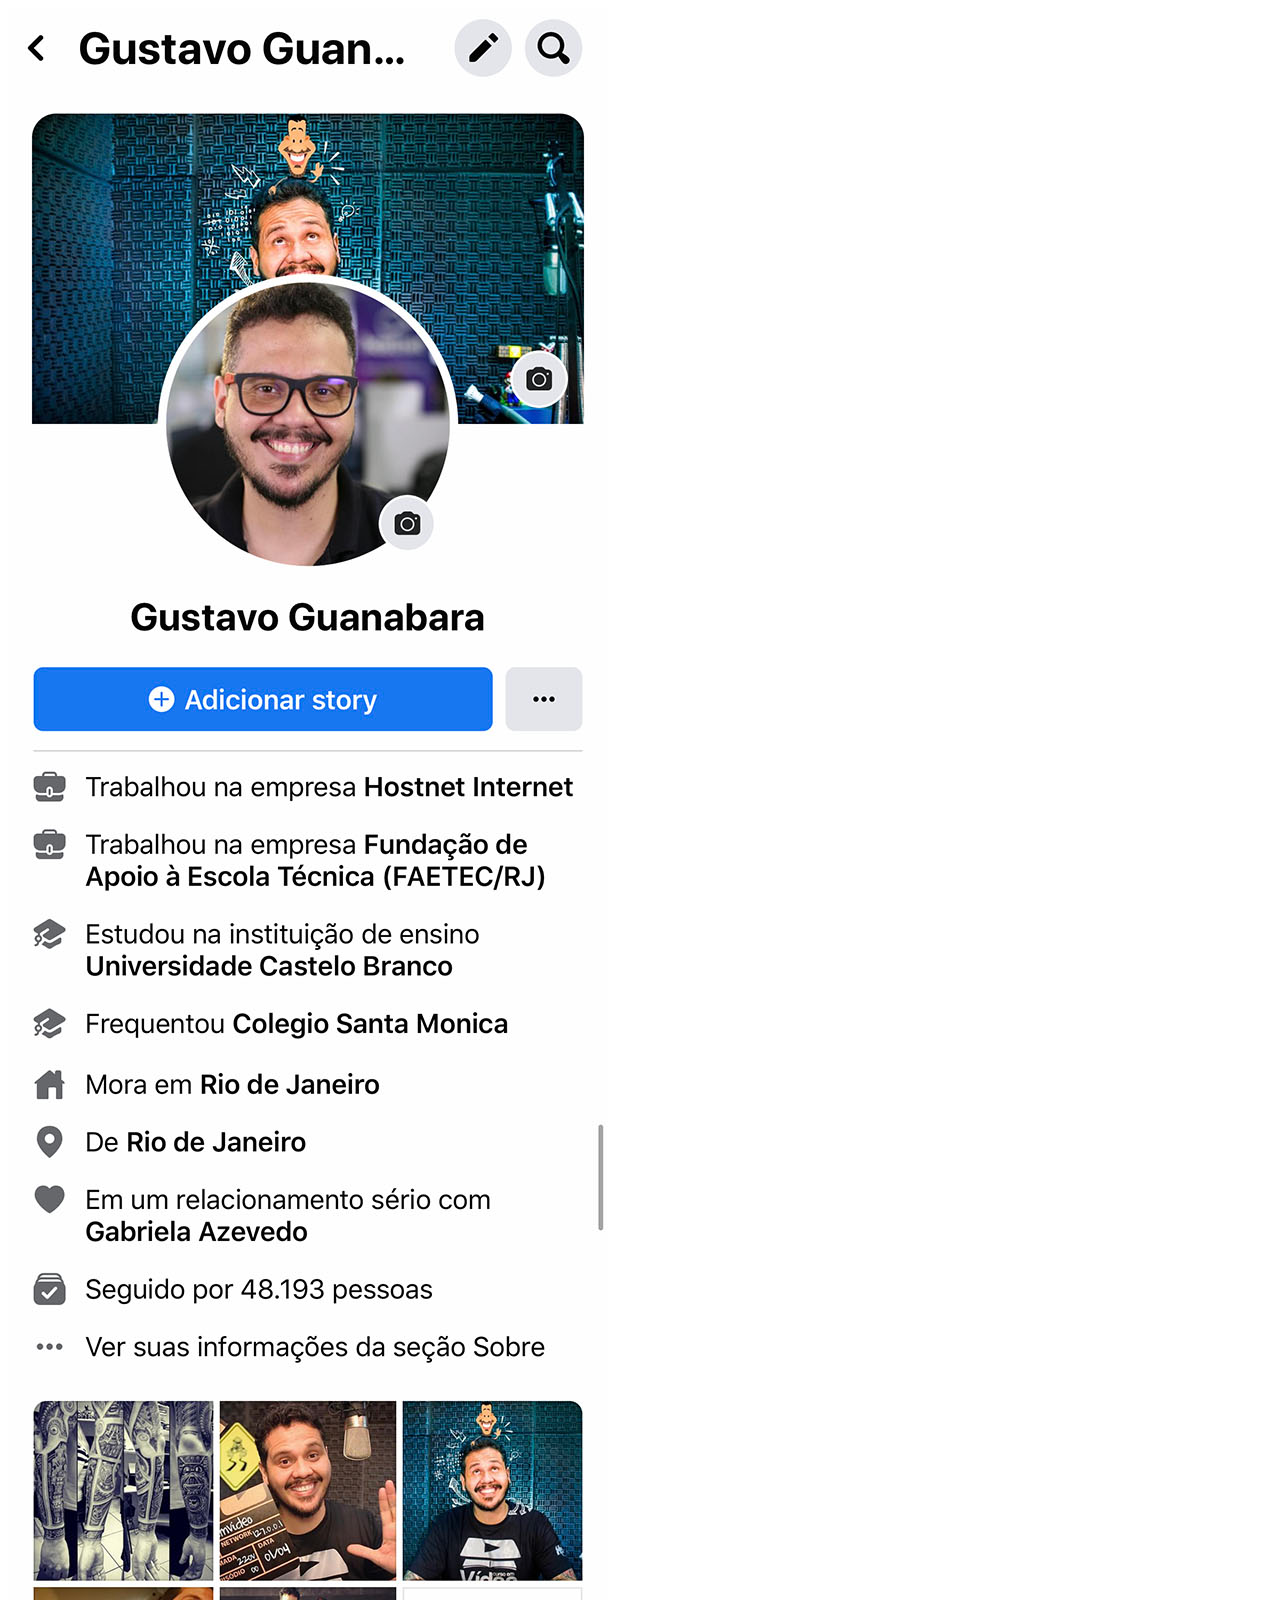
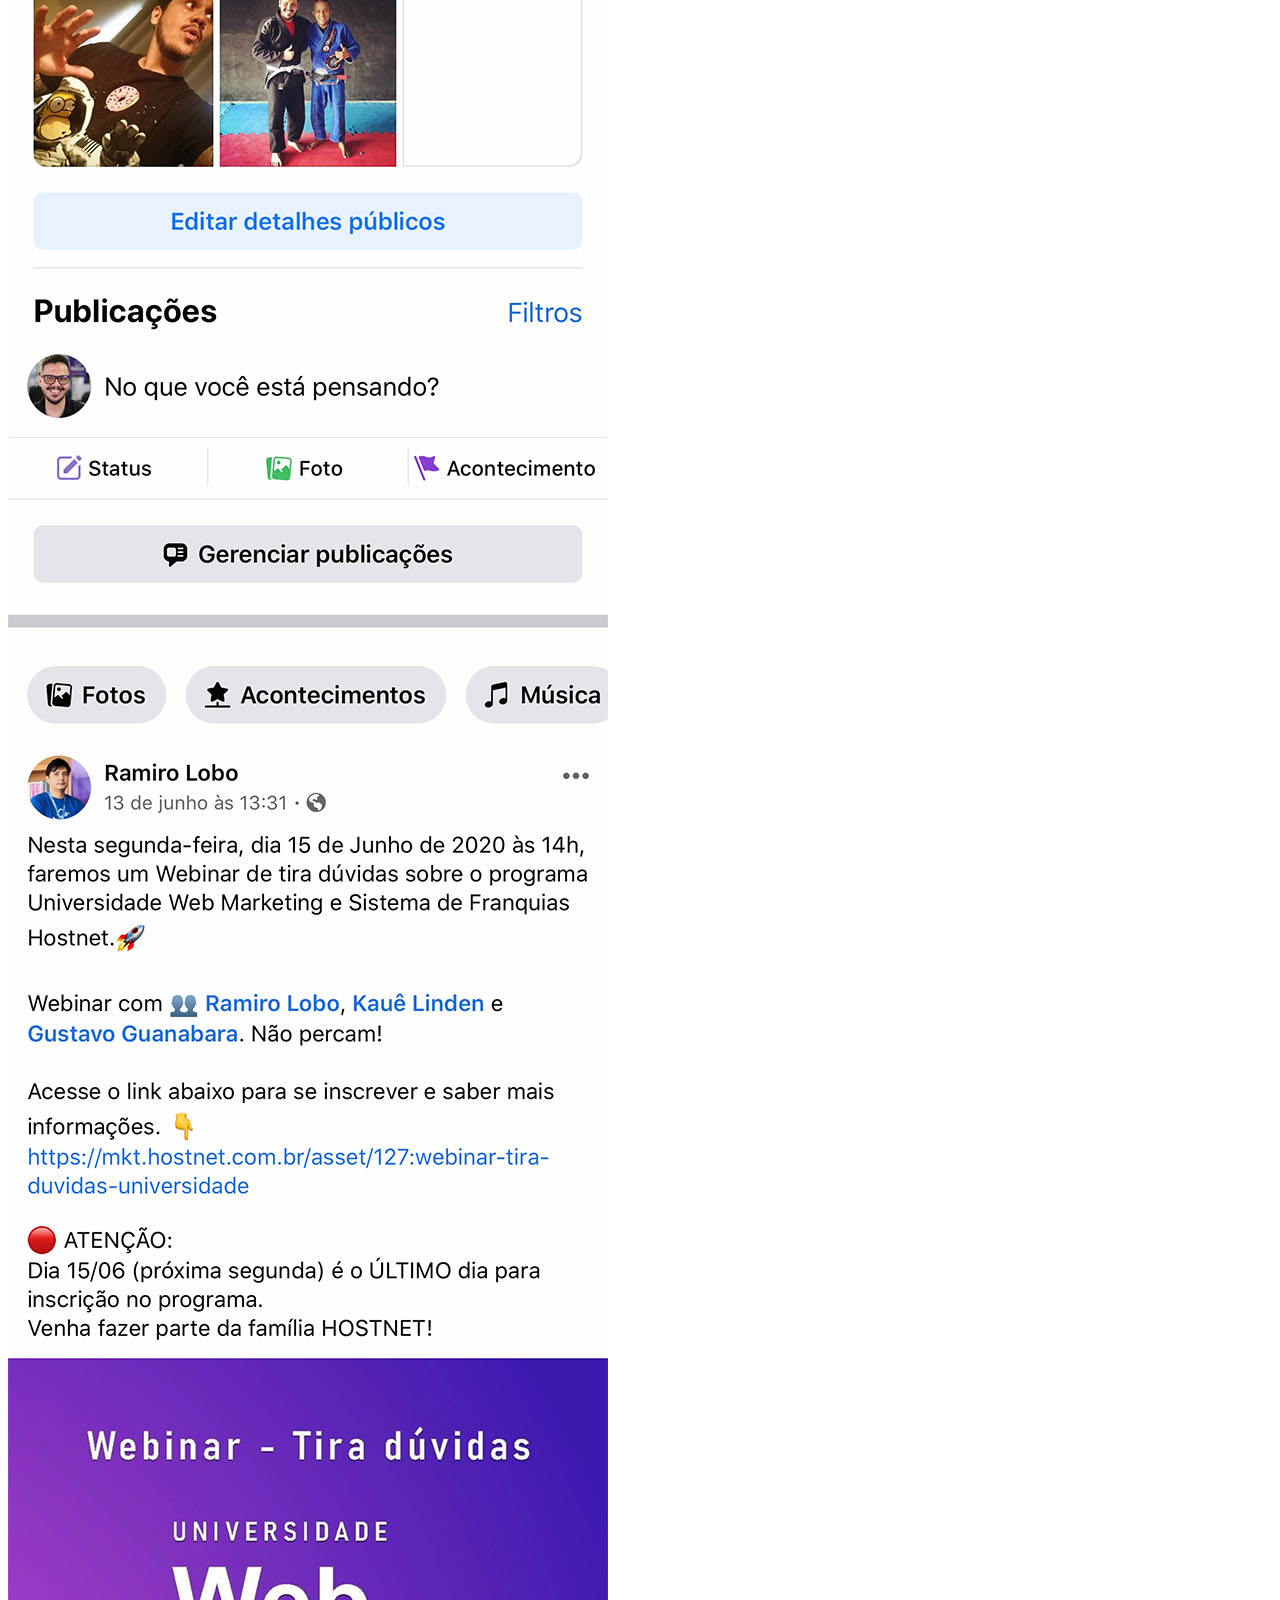
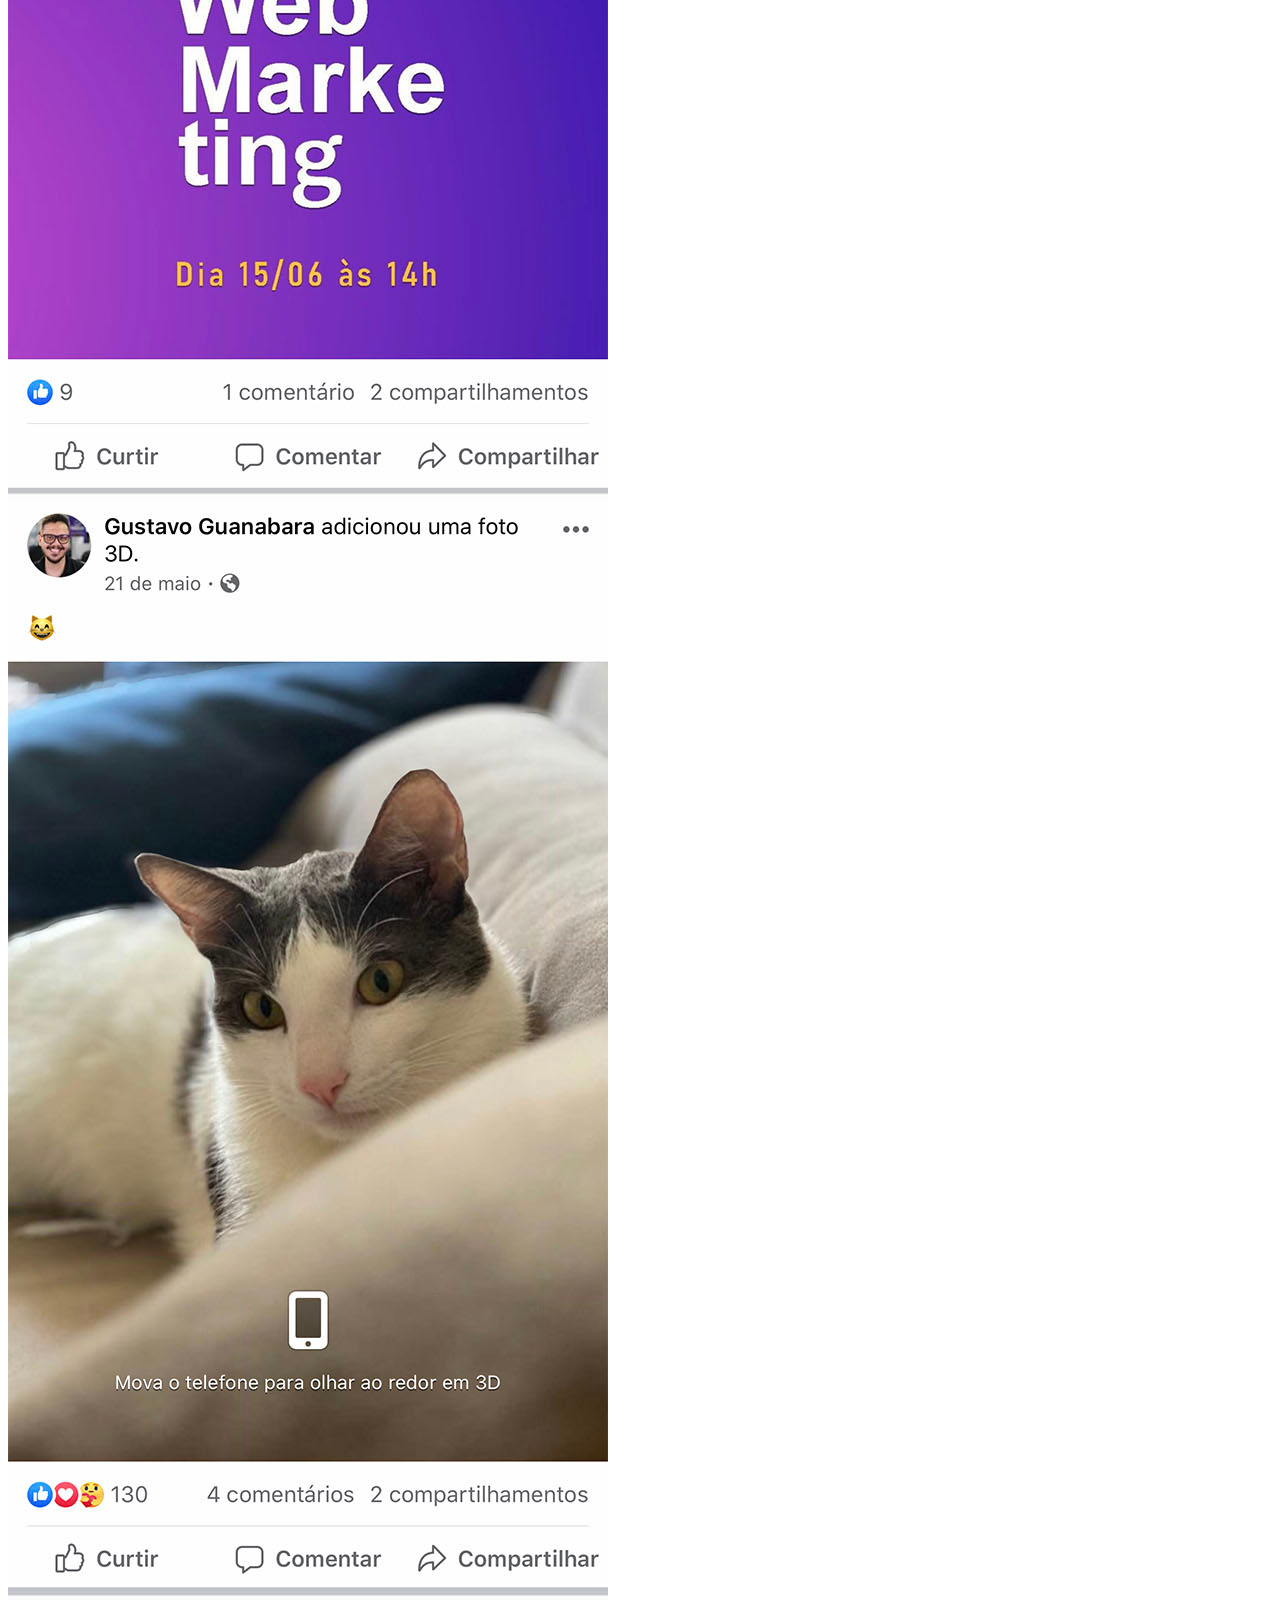
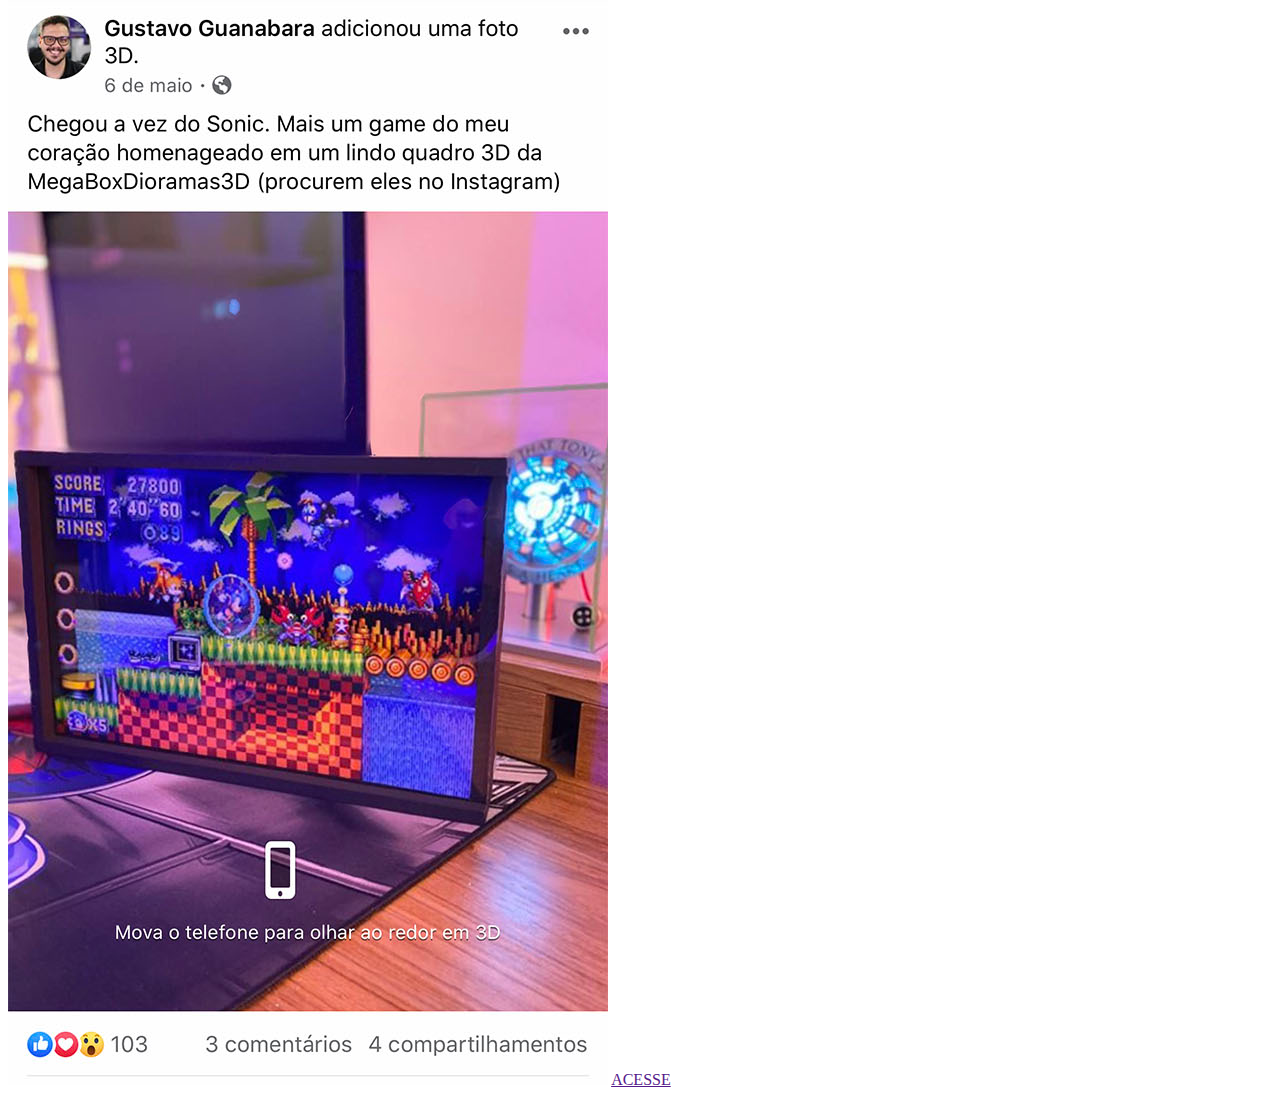
==== facebook.html @ 7c3abfb4 "finalização do projeto social" ====
<!DOCTYPE html>
<html lang="pt-BR">
<head>
    <meta charset="UTF-8">
    <meta name="viewport" content="width=device-width, initial-scale=1.0">
    <title>Facebook</title>
    <link rel="stylesheet" src="estilos/social.css">
</head>
<body>
    <img src="imagens/tela-facebook.jpg" alt="Facebook">
    <a href="" target="_blank">ACESSE</a>
</body>
</html>
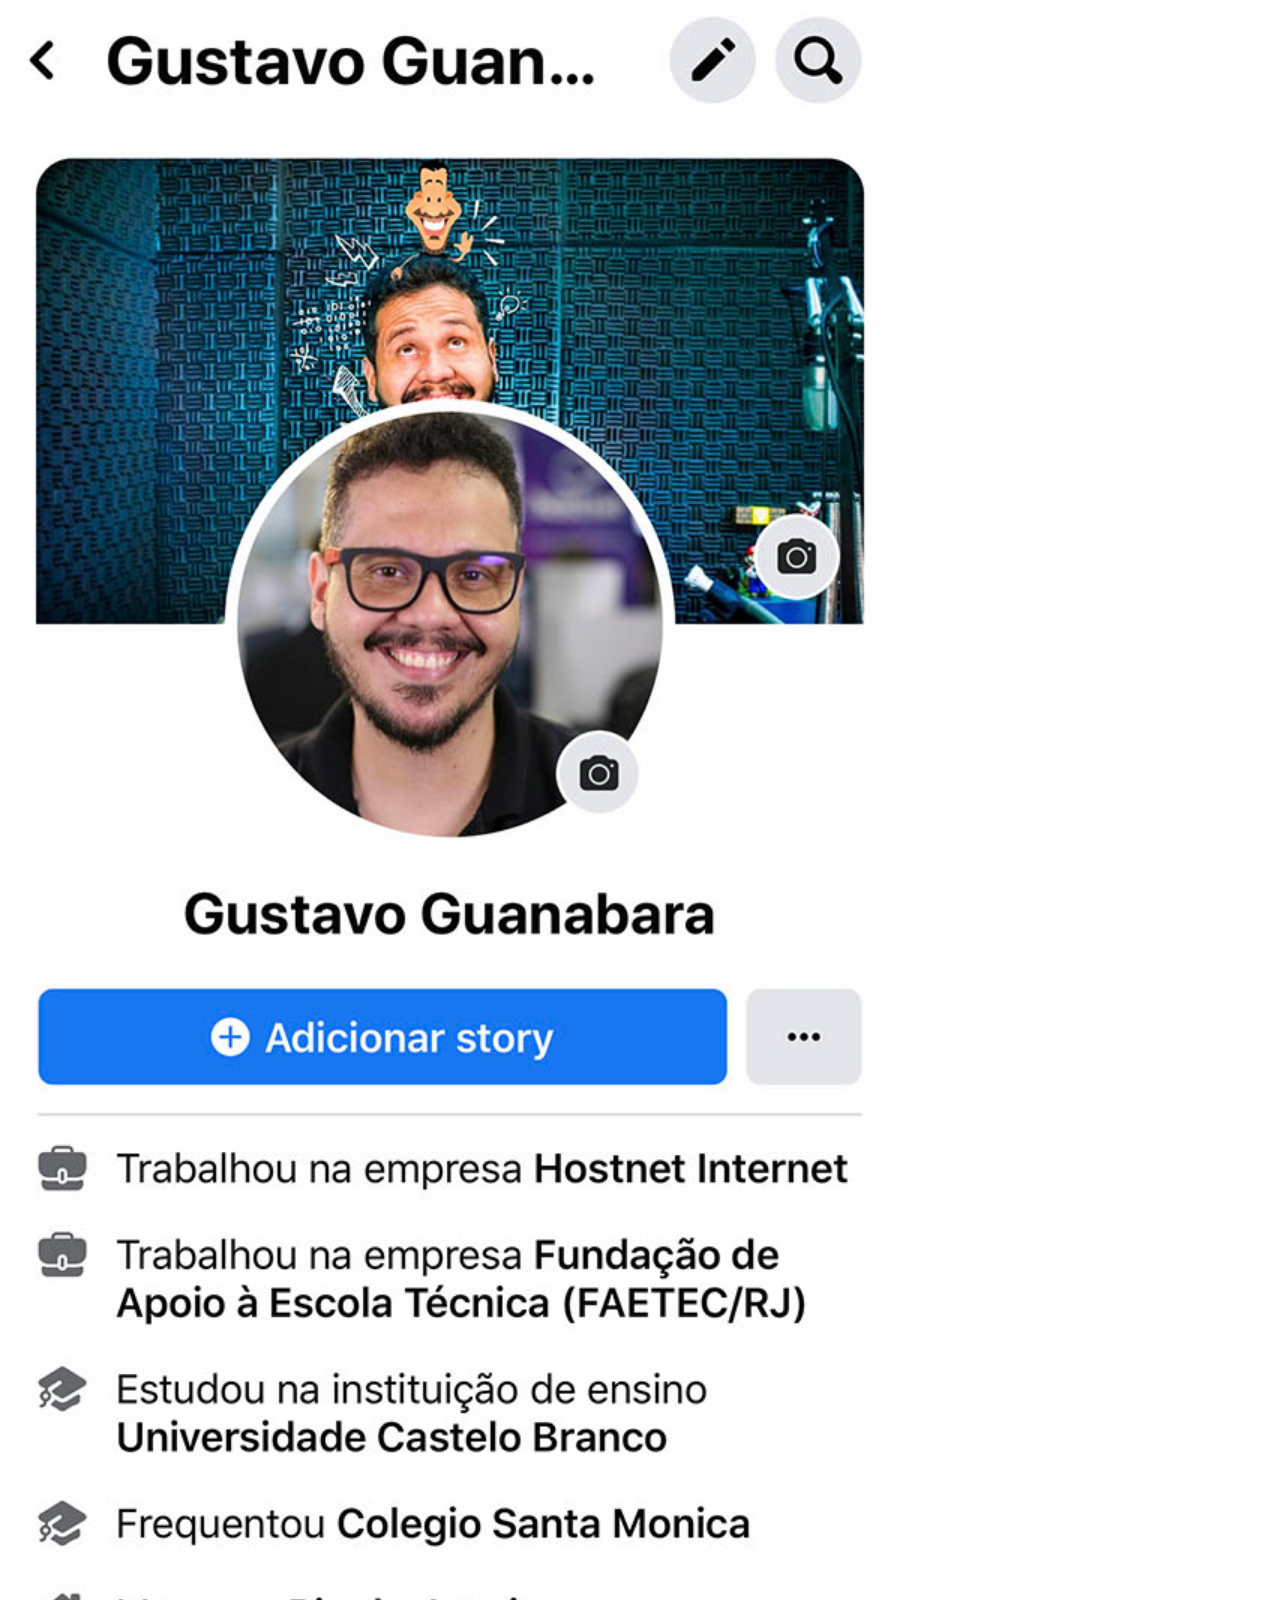
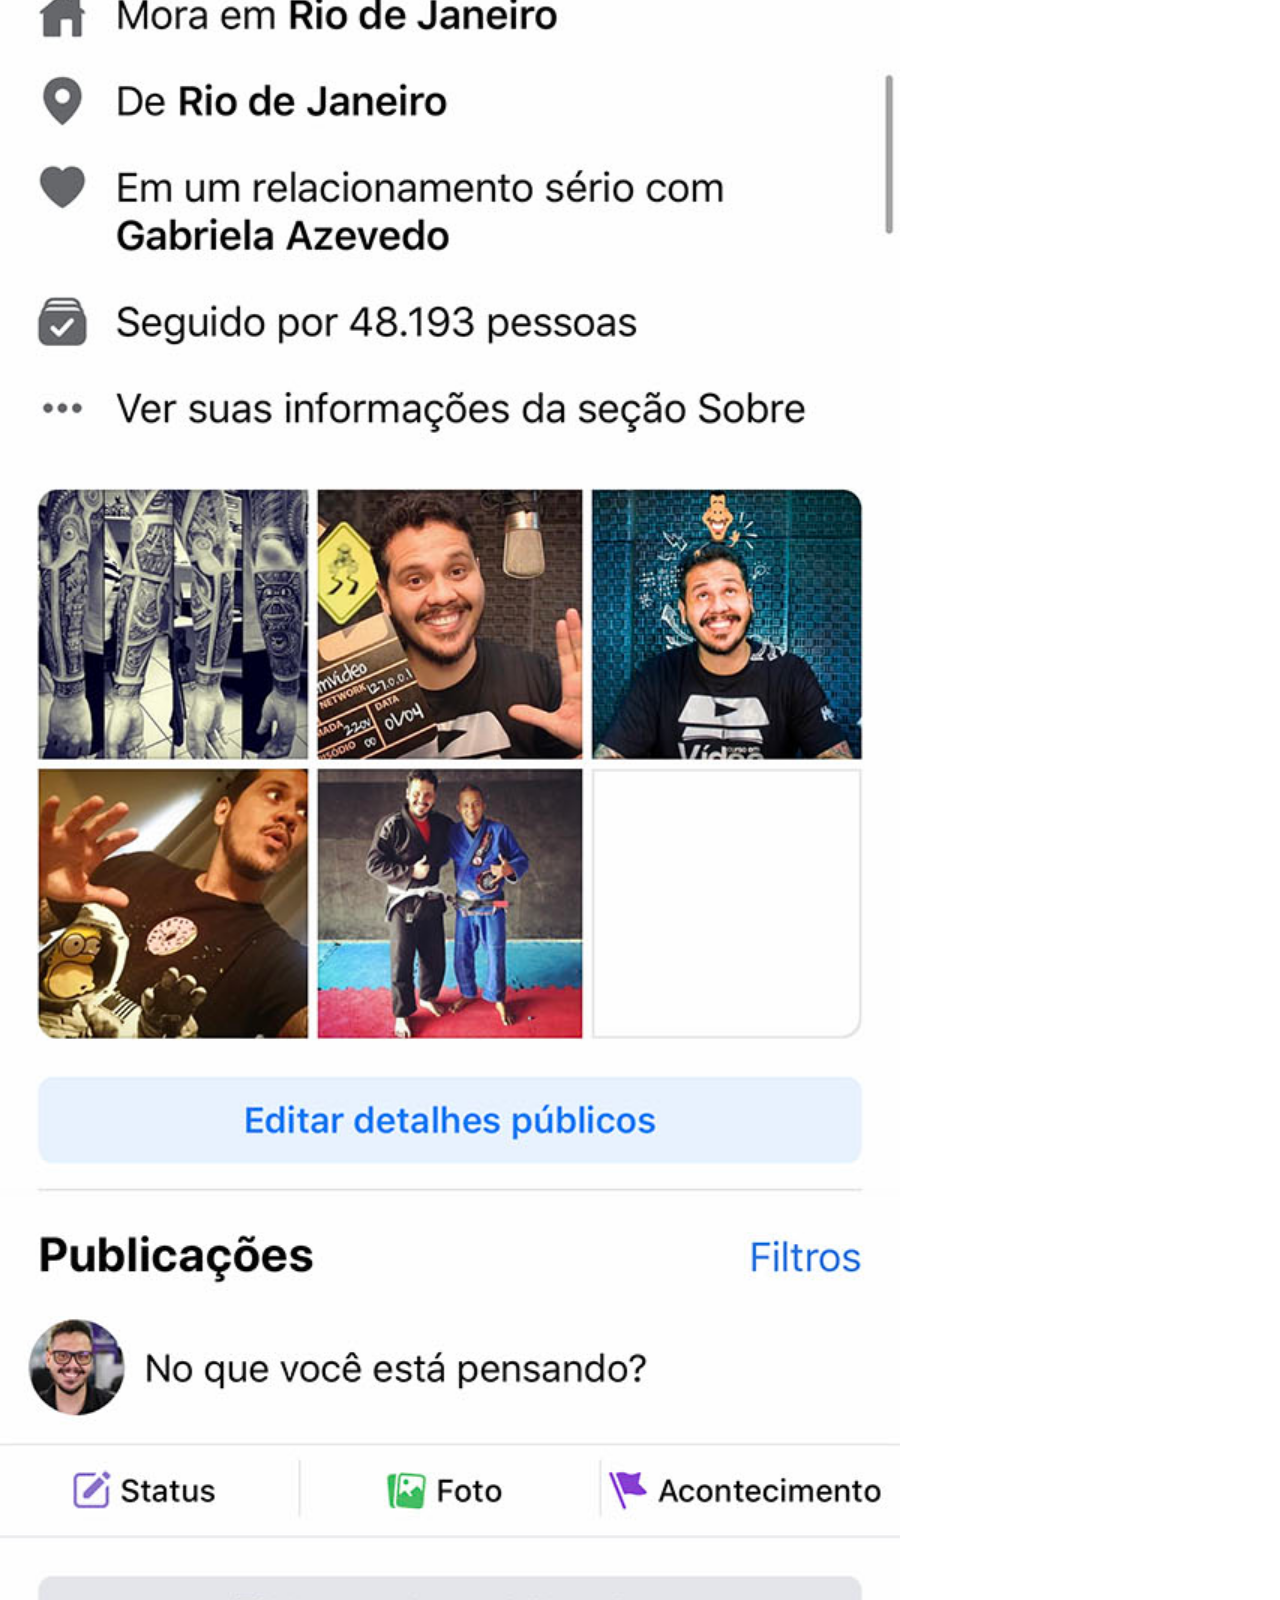
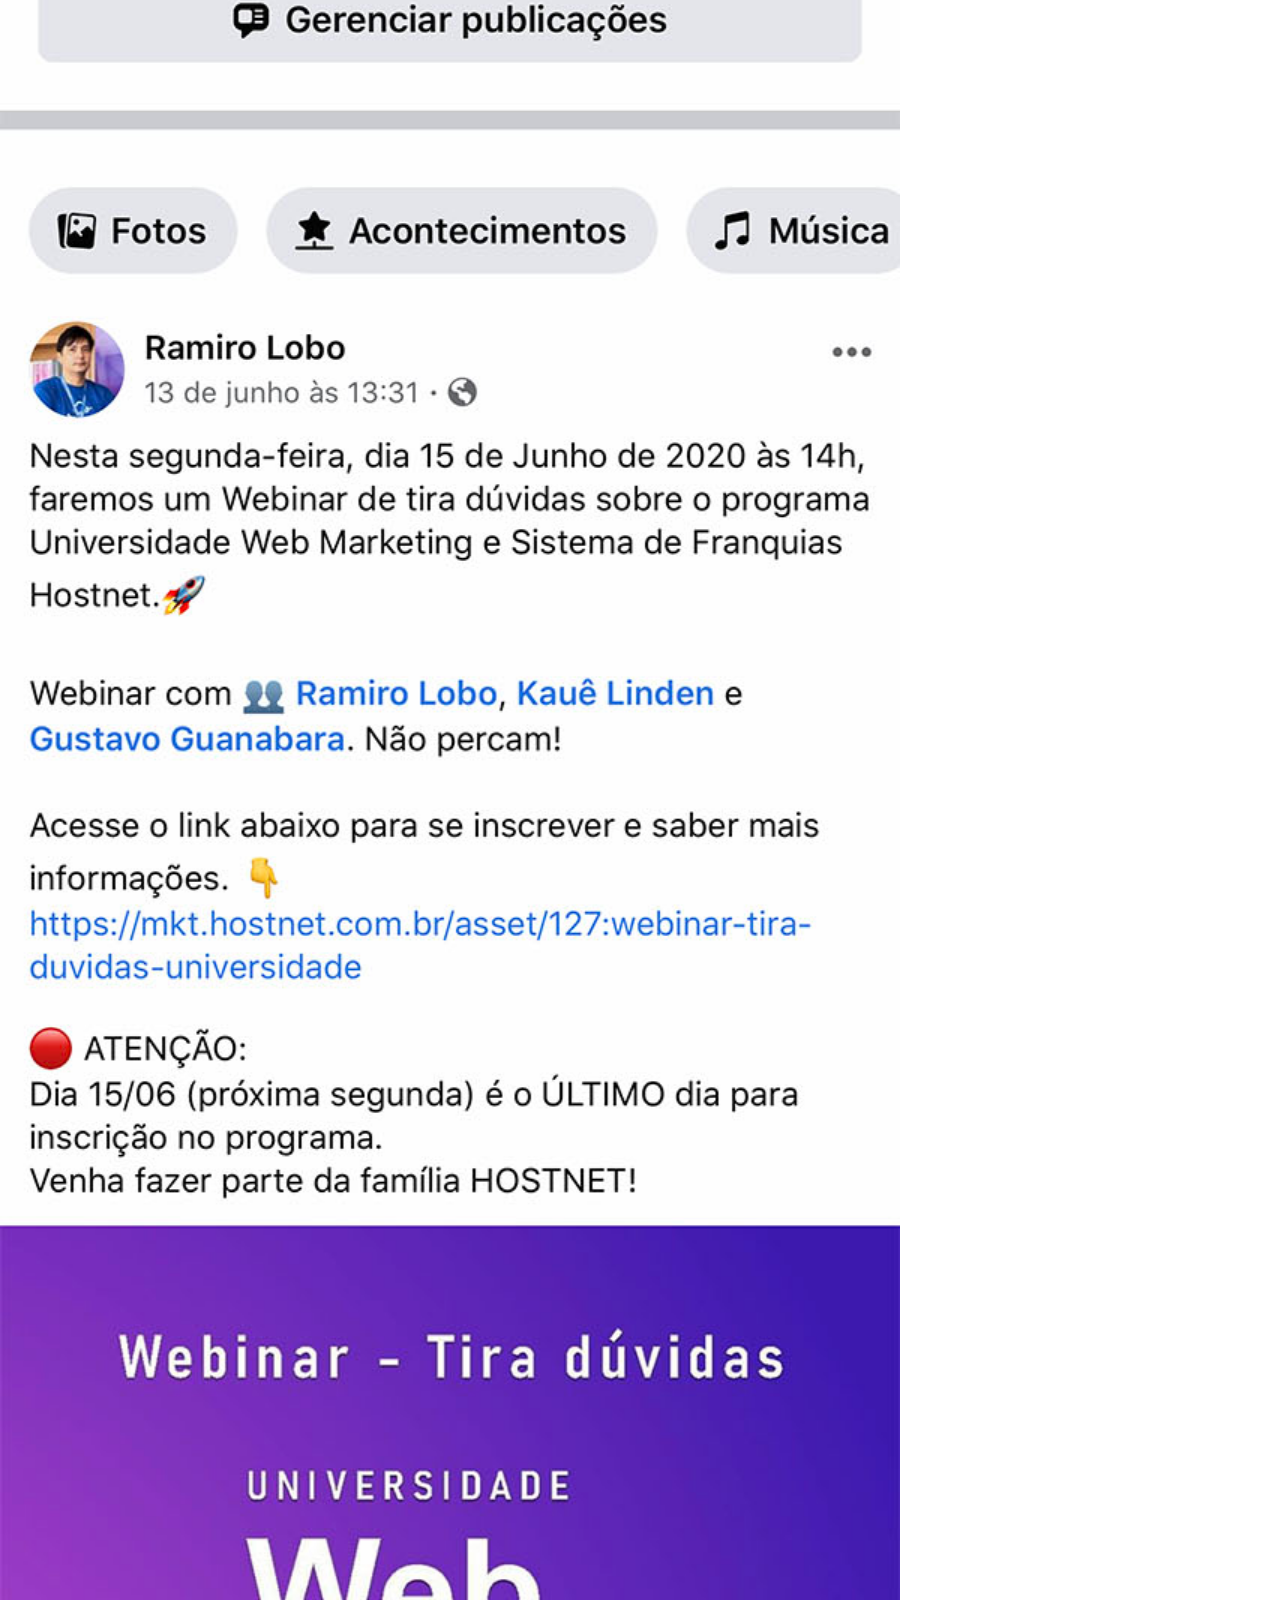
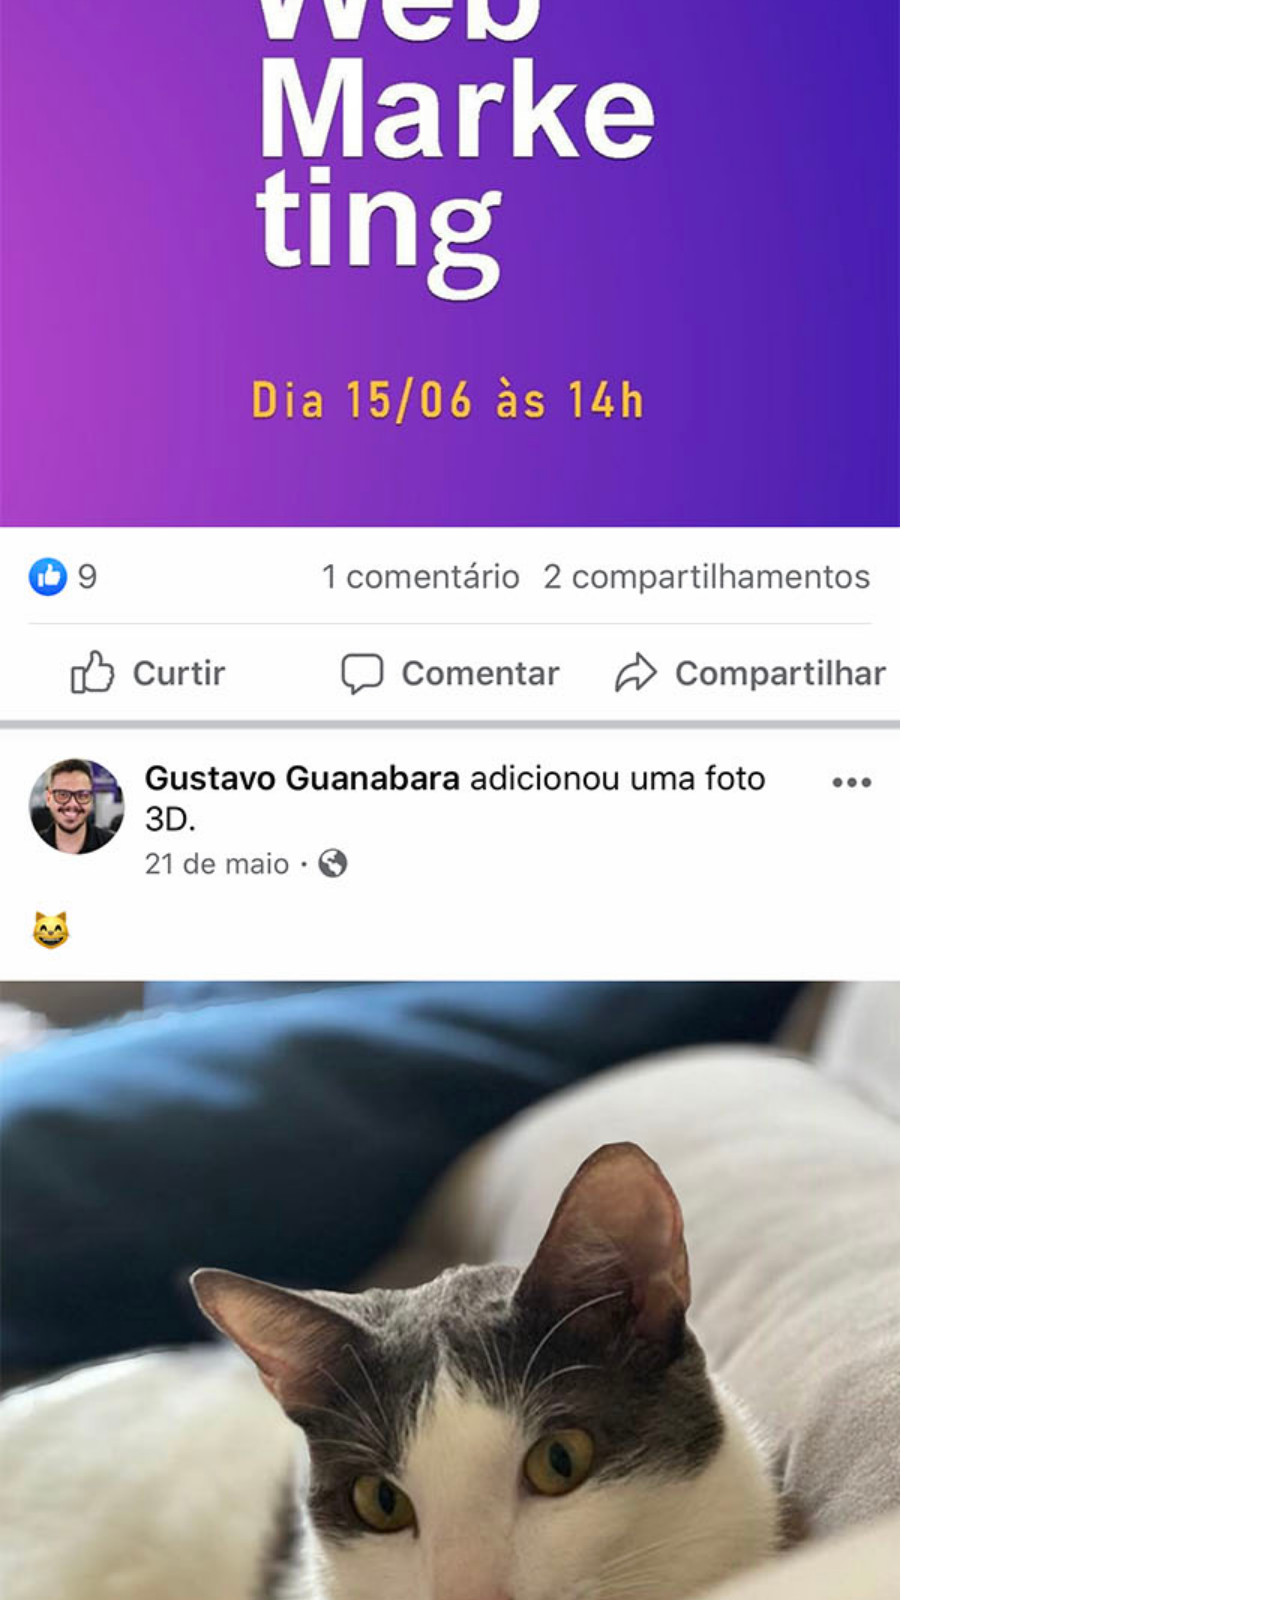
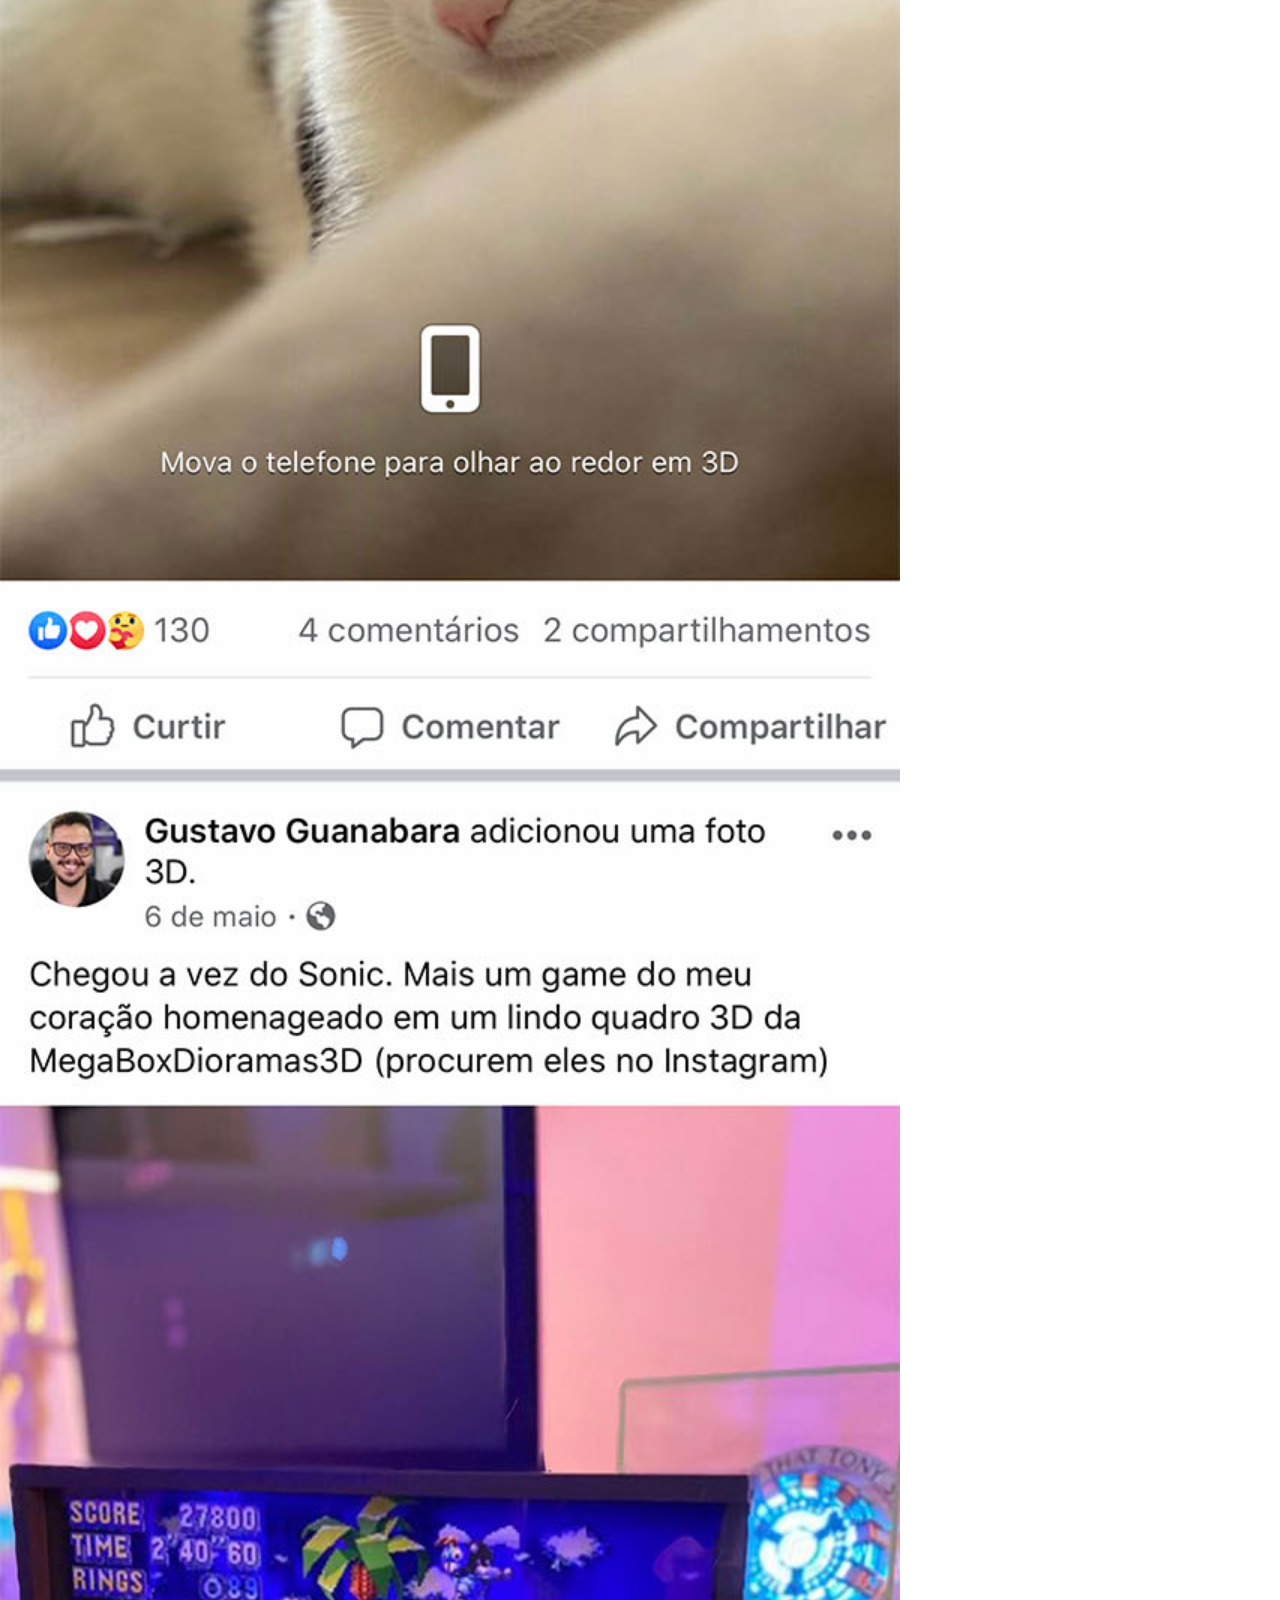
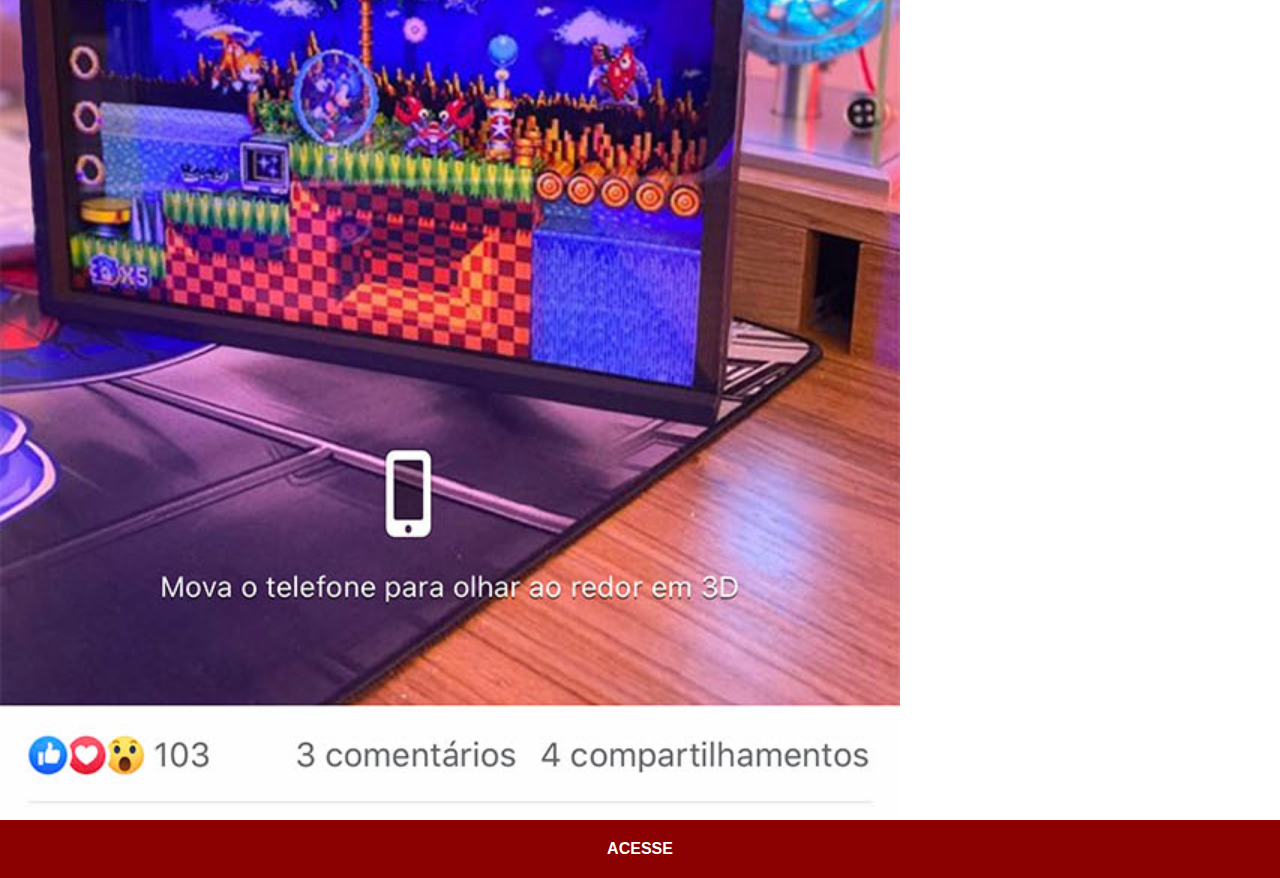
==== commit a8a98621: "correção de 2 erros" ====
--- a/facebook.html
+++ b/facebook.html
@@ -4,10 +4,10 @@
     <meta charset="UTF-8">
     <meta name="viewport" content="width=device-width, initial-scale=1.0">
     <title>Facebook</title>
-    <link rel="stylesheet" src="estilos/social.css">
+    <link rel="stylesheet" href="estilos/social.css">
 </head>
 <body>
     <img src="imagens/tela-facebook.jpg" alt="Facebook">
-    <a href="" target="_blank">ACESSE</a>
+    <a href="https://www.facebook.com/gustavoguanabara/" target="_blank">ACESSE</a>
 </body>
 </html>--- a/estilos/social.css
+++ b/estilos/social.css
@@ -0,0 +1,31 @@
+@charset "UTF-8";
+
+* {
+    margin: 0px;
+    padding: 0px;
+    font-family: Arial, Helvetica, sans-serif;
+}
+
+::-webkit-scrollbar {
+    width: 0px;
+    height: 0px;
+}
+
+img {
+    width: 100vh;
+}
+
+a {
+    display: block;
+    background-color: darkred;
+    padding: 20px;
+    color: white;
+    text-align: center;
+    font-weight: bolder;
+    text-decoration: none;
+}
+
+a:hover {
+    background-color: red;
+    transition: 0.5s;
+}